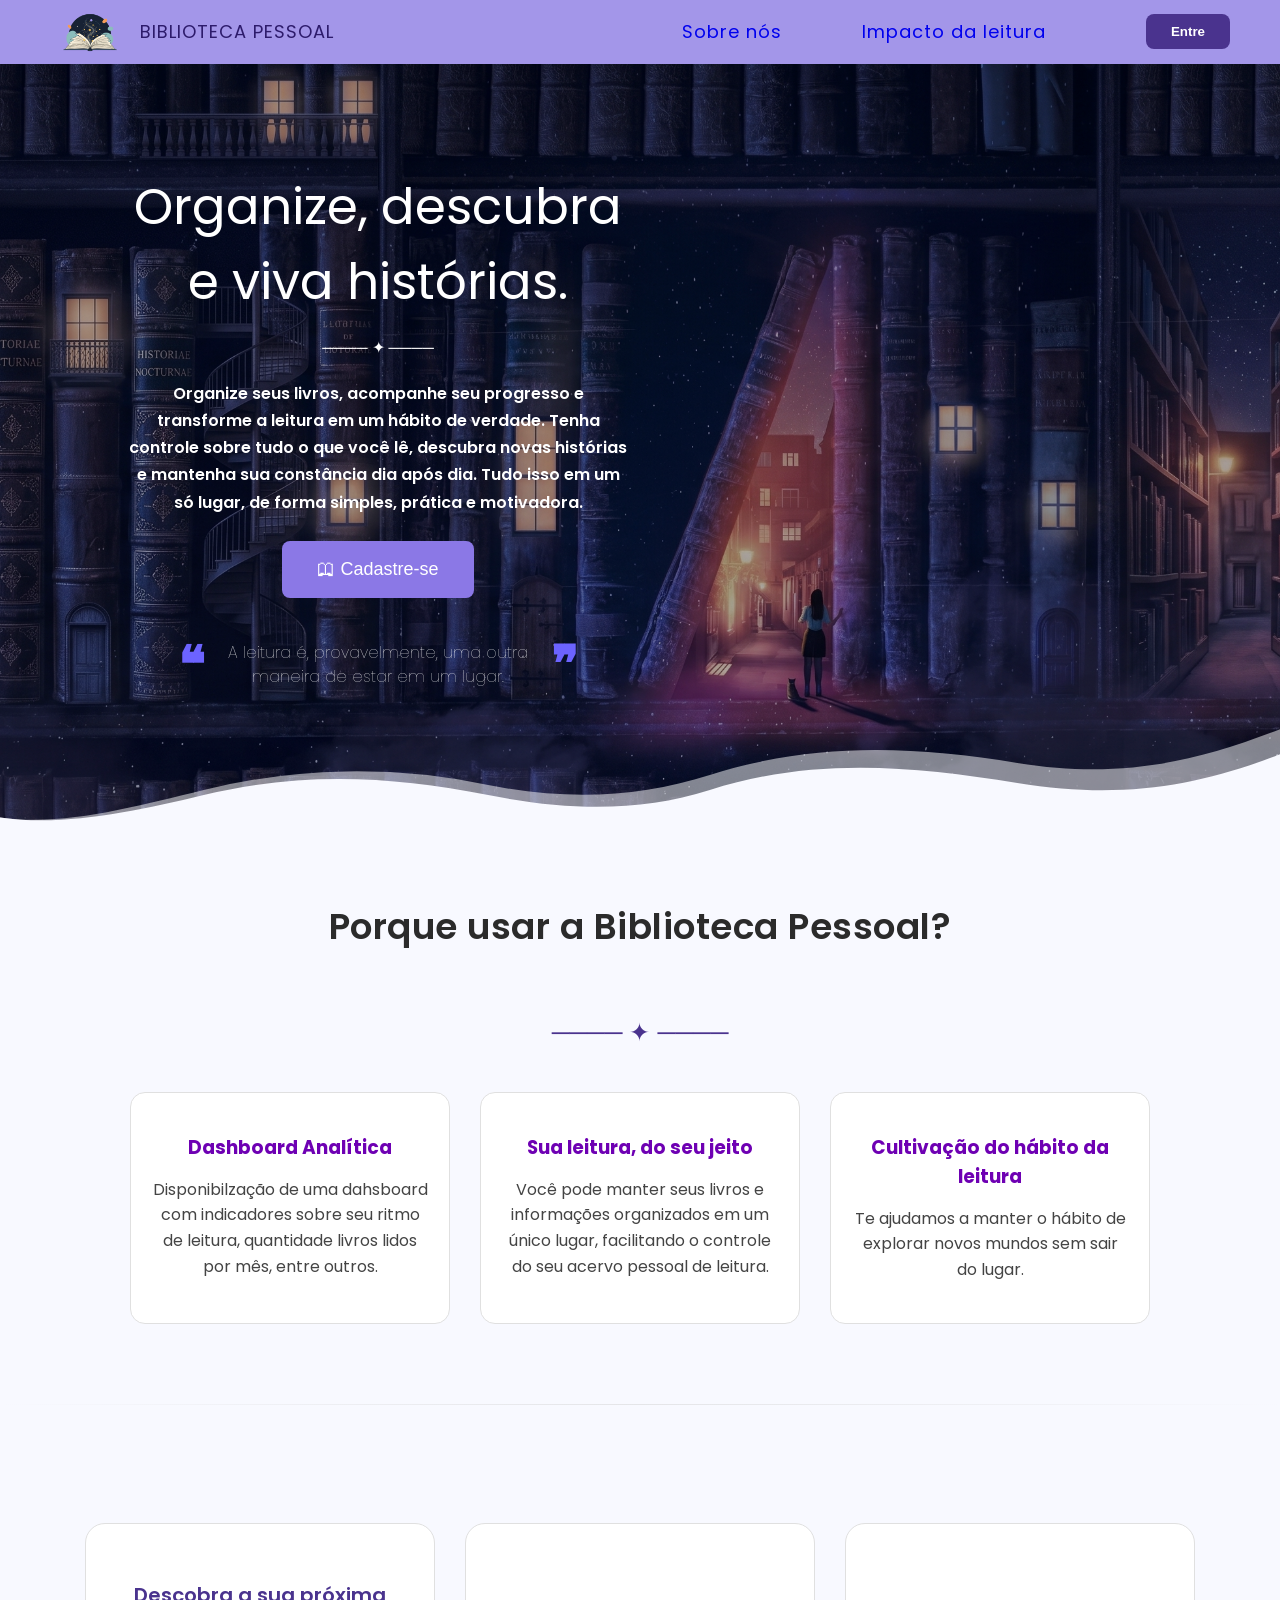
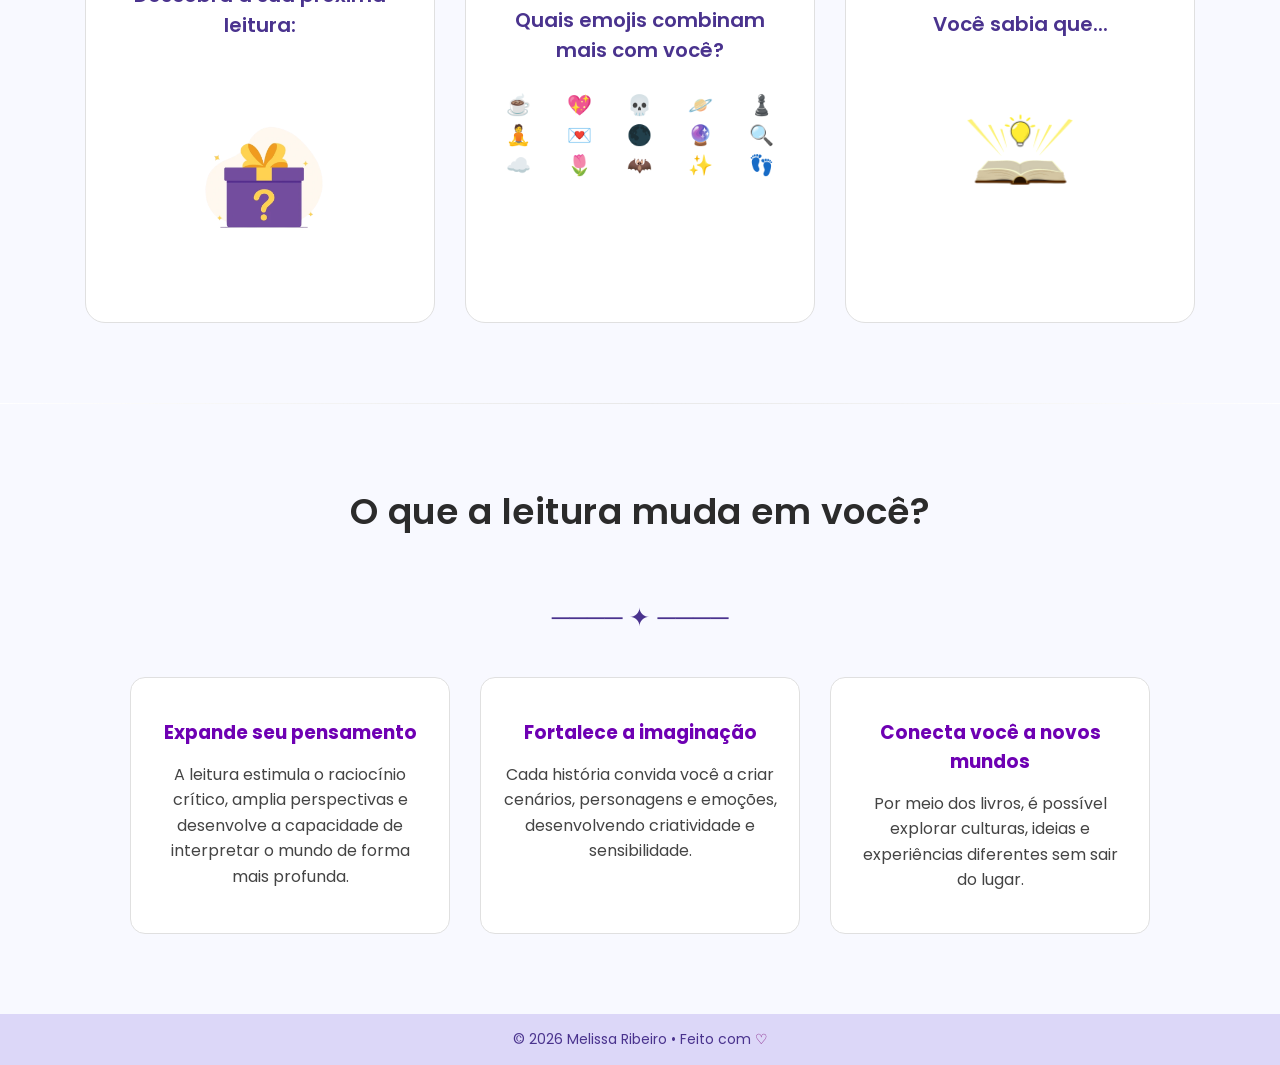
==== public/index.html @ b4ad0690 "First commit - Dashboard Biblioteca Pessoal" ====
<!DOCTYPE html>
<html lang="pt-br">

<head>
    <meta charset="UTF-8">
    <meta name="viewport" content="width=device-width, initial-scale=1.0">
    <link rel="stylesheet" href="./css/index.css">
    <title>Biblioteca Pessoal - Página Inicial</title>
    <link href="https://fonts.googleapis.com/css2?family=Poppins:wght@400;600&display=swap" rel="stylesheet">


</head>

<body>
    <!-- HEADER -->
    <header class="header">
        <div class="logo">
            <!-- IMAGEM -->
            <img src="./imagens/img1.png" alt="Logo">

            <!-- BIBLIOTECA PESSOAL -->
            <span>BIBLIOTECA PESSOAL</span>
        </div>
        <!--SOBRE NÓS + BOTÃO LOGIN-->
        <div class="menuDireita">
            <a href="#motivos" class="sobreNos">
                <span>Sobre nós</span>
            </a>

            <div class="leitura">
                <a href="#Beneficios" class="Beneficios2">
                    <span>Impacto da leitura</span>
                </a>

                <div class="nav">
                    <a href="./login.html">
                        <button id="btnLogin">Entre</button>
                    </a>
                </div>
            </div>
        </div>
    </header>
    <!-- FIM HEADER -->


    <!-- SESSÃO PRINCIPAL -->
    <section class="principal">


        <!-- SOBRE + BOTÃO + QUOTES-->
        <div class="conteudo">

            <!-- TITULO-->
            <div class="titulo">
                Organize, descubra <br>e viva histórias.
            </div>


            <!-- DECORAÇÃO-->
            <div class="decoracao">
                <span>──── ✦ ────</span>
            </div>
            <!-- TEXTO SOBRE O PROJETO-->
            <div class="sobre">
                <p>
                    Organize seus livros, acompanhe seu progresso e transforme a leitura em um hábito de verdade.
                    Tenha controle sobre tudo o que você lê, descubra novas histórias e mantenha sua constância dia após
                    dia.
                    Tudo isso em um só lugar, de forma simples, prática e motivadora.
                </p>


            </div>
            <!-- BOTÃO -->
            <div class="botoes">
                <a href="./cadastro.html">
                    <button id="btnCadastro">🕮 Cadastre-se</button>
                </a>
            </div>

            <!-- QUOTE DINÂMICO -->
            <div class="quote">
                <span class="aspas esquerda">❝</span>
                <p id="quoteText"></p>
                <span class="aspas direita">❞</span>
            </div>
        </div>

        <div class="onda">
            <svg xmlns="http://www.w3.org/2000/svg" viewBox="0 0 1000 100" preserveAspectRatio="none">
                <path
                    d="M0 0v99.7C62 69 122.4 48.7 205 66c83.8 17.6 160.5 20.4 240-12 54-22 110-26 173-10a392.2 392.2 0 0 0 222-5c55-17 110.3-36.9 160-27.2V0H0Z"
                    fill="#ffffff" opacity="0.5"></path>
                <path
                    d="M0 0v74.7C62 44 122.4 28.7 205 46c83.8 17.6 160.5 25.4 240-7 54-22 110-21 173-5 76.5 19.4 146.5 23.3 222 0 55-17 110.3-31.9 160-22.2V0H0Z"
                    fill="#F8F9FF"></path>
            </svg>
        </div>

        <!-- FIM SEÇÃO PRINCIPAL -->
    </section>

    <!-- INÍCIO SEÇÃO MOTIVOS-->

    <section class="motivos" id="motivos">
        <h2>Porque usar a Biblioteca Pessoal?</h2>
        <!-- DECORAÇÃO-->
        <div class="decoracao2">
            <span>──── ✦ ────</span>
        </div>
        <div class="cards">
            <!--PRIMEIRO CARD -->
            <div class="card1">
                <h3>Dashboard Analítica</h3>

                <p>Disponibilzação de uma dahsboard com indicadores
                    sobre seu ritmo de leitura, quantidade livros lidos por mês,
                    entre outros.</p>
            </div>
            <!--SEGUNDO CARD -->
            <div class="card2">
                <h3>Sua leitura, do seu jeito</h3>
                <p>Você pode manter seus livros e informações organizados em um único lugar,
                    facilitando o controle do seu acervo pessoal de leitura.</p>
            </div>
            <!--TERCEIRO CARD -->
            <div class="card3">
                <h3>Cultivação do hábito da leitura</h3>
                <p>Te ajudamos a manter o hábito de explorar novos mundos sem sair do lugar.</p>
            </div>
        </div>

    </section>

    <!--FIM SEÇÃO MOTIVOS-->

    <div class="linhaSuave"></div>

    <!--SEÇÃO INTERAÇÃO-->
    <section class="interacao">
        <div class="cards">

            <div id="misteriousbook">
                <span>Descobra a sua próxima leitura:</span> <br>
                <img src="./imagens/presente.png" id="presente" alt="presente" onclick="Aleatorio()">

                <div id="book" style="display: none;">
                </div>
            </div>

            <div id="mood">
                <span>Quais emojis combinam mais com você?</span>
                <div id="mood-emojis">
                    <span onclick="Gerar('relax')">☕🧘☁️</span>
                    <span onclick="Gerar('romantic')">💖💌🌷</span>
                    <span onclick="Gerar('horror')">💀🌑🦇</span>
                    <span onclick="Gerar('fantasy')">🪐🔮✨</span>
                    <span onclick="Gerar('thriller')">♟️🔍👣</span>
                </div>
                <p id="res-mood" class="msg"></p>
            </div>

            <div id="fact">
                <span>Você sabia que...</span>
                <div class="lamp" onclick="Fato()">
                    <img src="./imagens/lampandbook.png" id="lampada" alt="curiosity">
                </div>
                <p id="res-fato" class="msg"></p>
            </div>


        </div>
    </section>
    <!-- FIM SEÇÃO INTERAÇÃO-->

    <div class="linhaSuave"></div>

    <!-- NOVA SEÇÃO -->
    <section class="Beneficios" id="Beneficios">
        <h2>O que a leitura muda em você?</h2>
        <!-- DECORAÇÃO-->
        <div class="decoracao2">
            <span>──── ✦ ────</span>
        </div>
        <div class="cards">
            <!--PRIMEIRO CARD -->
            <div class="card1">
                <h3>Expande seu pensamento</h3>

                <p>A leitura estimula o raciocínio crítico,
                    amplia perspectivas e desenvolve
                    a capacidade de interpretar o mundo
                    de forma mais profunda.</p>
            </div>
            <!--SEGUNDO CARD -->
            <div class="card2">
                <h3>Fortalece a imaginação</h3>
                <p>Cada história convida você a criar cenários,
                    personagens e emoções,
                    desenvolvendo criatividade e sensibilidade.</p>
            </div>
            <!--TERCEIRO CARD -->
            <div class="card3">
                <h3>Conecta você a novos mundos</h3>
                <p>Por meio dos livros, é possível explorar culturas,
                    ideias e experiências diferentes
                    sem sair do lugar.</p>
            </div>
        </div>

    </section>




    <footer>
        <p>© 2026 Melissa Ribeiro • Feito com <span style="color: rgb(124, 12, 123);">♡</span></p>
    </footer>
</body>

</html>
<script>
    const quotes = ['A leitura é, provavelmente, uma outra maneira de estar em um lugar.',
        'Leitura, antes de mais nada, é estímulo, é exemplo.',
        'Um livro é um sonho que você segura na mão.',
        'Quem lê, vive mil vidas em uma só.',
        'Ler é viajar sem sair do lugar.']

    let i = 0

    quoteText.innerHTML = `${quotes[i]}` /*mostrar o primeiro quote quando a página carrega*/

    /*Quotes dinamicos:*/
    setInterval(() => {
        i++;

        if (i >= quotes.length) {
            i = 0;
        }

        quoteText.innerHTML = `${quotes[i]}`
    }, 5000); /*muda os quotes a cada 5 seg*/


    const books = [
        {
            titulo: 'A Passa-Espelhos',
            autor: 'Christelle Dabos',
            desc: 'Em um mundo dividido em arcas flutuantes,<br>Ophélie possui o poder de ler objetos e atravessar espelhos.<br>Forçada a um noivado misterioso, ela mergulha em intrigas políticas,<br>segredos antigos e uma atmosfera mágica absurdamente viciante.'
        },

        {
            titulo: 'Caraval',
            autor: 'Stephanie Garber',
            desc: 'Duas irmãs entram em um espetáculo mágico<br>onde nada é realmente o que parece.<br>Mistério, romance e jogos perigosos se misturam<br>em uma fantasia cheia de ilusões.'
        },

        {
            titulo: '1984',
            autor: 'George Orwell',
            desc: 'Em um mundo onde cada passo é observado<br>e até pensar pode ser um crime,<br>Winston começa a desafiar o sistema.<br>Mas em uma sociedade que controla a verdade,<br>até a esperança pode ser perigosa.'
        },

        {
            titulo: 'Jogos Vorazes',
            autor: 'Suzanne Collins',
            desc: 'Todos os anos, jovens são enviados<br>para uma arena mortal enquanto o país inteiro assiste.<br>Quando Katniss entra no jogo,<br>ela descobre que sobreviver pode ser<br>ainda mais difícil do que lutar.'
        },

        {
            titulo: 'O Jardim Secreto',
            autor: 'Frances Hodgson Burnett',
            desc: 'Ao encontrar um jardim escondido e abandonado,<br>Mary começa a desvendar segredos<br>que mudam não apenas a mansão onde vive,<br>mas também quem ela é.'
        },

        {
            titulo: 'Admirável Mundo Novo',
            autor: 'Aldous Huxley',
            desc: 'Nessa sociedade perfeita,<br>ninguém sofre, ninguém questiona e todos obedecem.<br>Mas quando algumas pessoas começam a enxergar<br>além dessa felicidade artificial,<br>tudo pode desmoronar.'
        }
    ]

    const img = document.getElementById('presente');
    const msg = document.getElementById('book');

    img.addEventListener('click', function () {
        if (book.style.display == 'none' || book.style.display == '') {
            book.style.display = 'block';
            presente.style.display = 'none';
        } else {
            book.style.display = 'none';

        }
    })

    function Aleatorio() {
        var aleatorio = Math.floor(Math.random() * books.length);
        var livro = books[aleatorio];

        book.innerHTML = `<h2>${livro.titulo}</h2>
            <h3>${livro.autor}</h3>
            <p>${livro.desc}</p>`

    }

    function Gerar(estado) {

        const campoMensagem = document.getElementById('res-mood');
        let texto = '';

        if (estado == 'relax') {
            texto = "Respire fundo... Hoje pede um café, uma manta e uma poesia leve ou crônicas do dia a dia. ☁️";
        }
        if (estado == 'romantic') {
            texto = "O amor está no ar! Perfeito para mergulhar em um romance de época ou um clichê apaixonante. 🌷";
        }
        if (estado == 'thriller') {
            texto = "Siga as pistas! Sua mente está afiada para um suspense policial ou um mistério. 🔍";
        }
        if (estado == 'horror') {
            texto = "Sentiu o calafrio? Prepare a lanterna: é noite de terror psicológico ou clássicos de monstros. 🦇";
        }
        if (estado == 'fantasy') {
            texto = "Abra o portal! Suas leituras de hoje envolvem dragões, reinos distantes e magias proibidas. ✨";
        }

        campoMensagem.innerHTML = texto;
    }


    function Fato() {
        const fatos = [
            "O livro mais vendido do mundo é a Bíblia, seguida por 'Dom Quixote'.",
            "Bibliosmia: O nome científico para o prazer de sentir o cheiro de livros antigos.",
            "Tsundoku: O termo japonês para o hábito de comprar livros e deixá-los acumulados sem ler.",
            "O livro mais longo do mundo tem mais de 13 mil páginas!",
            "Ler reduz o estresse em até 68%, segundo estudos."
        ];

        let sorteio = Math.floor(Math.random() * fatos.length);

        document.getElementById('res-fato').innerHTML = fatos[sorteio];
        document.getElementById('lampada').style.display = 'none';
    }
</script>
---- public/css/index.css ----
* {
    margin: 0;
    padding: 0;
    box-sizing: border-box;
}

/* FONTE DOS TEXTOS */
body {
    font-family: 'Poppins', sans-serif;
}

/*INÍCIO ESTILIZAÇÃO HEADER*/
.logo img {
    width: 80px;
    height: auto;
}

.logo {
    display: flex;
    align-items: center;
    gap: 10px;
}

/*Sobre nós*/
html {
    scroll-behavior: smooth;
}

.sobreNos span {
    font-weight: 400;
    font-size: 18px;
    letter-spacing: 1px;
}

.menuDireita {
    display: flex;
    align-items: center;
    gap: 80px; 
}

.menuDireita a{
    text-decoration: none;
}

.sobreNos:hover {
    color: #4A338E;
    transform: translateY(-1px);
}


/*impacto da leitura*/

.Beneficios2 span {
    font-weight: 400;
    font-size: 18px;
    letter-spacing: 1px;
}

.leitura {
    display: flex;
    align-items: center;
    gap: 100px; 
}

.Beneficios2:hover {
    color: #4A338E;
    transform: translateY(-1px);
}


.header {
    background-color: #A396E9; 
    padding: 10px 50px;
    display: flex;
    justify-content: space-between;
    align-items: center;
    color: #2D1B6B;
}

.logo span {
    font-weight: 400;
    font-size: 18px;
    letter-spacing: 1px;
}

#btnLogin {
    padding: 10px 25px;
    border-radius: 8px;
    border: none;
    background-color: #4A338E;
    color: white;
    font-weight: 600;
    cursor: pointer;
    transition: background-color 0.3s;
}
#btnLogin:hover {
    background-color: #6E5CD6;
    transform: translateY(-2px);
}


/* FIM ESTILIZAÇÃO HEADER*/


/* ESTILIZAÇÃO SEÇÃO PRINCIPAL */

.principal {
    min-height: 85vh;
    background-image: url(../imagens/FundoHome.png);
    background-size: cover;
    background-position: center;
    display: flex;
    align-items: center;
    justify-content: flex-start; 
    position: relative;
    overflow: hidden;
    margin-bottom: 0;
    padding-bottom: 0;
    
}
.onda {
    position: absolute;
    bottom: 0;
    left: 0;
    width: 100%;
    overflow: hidden;
    line-height: 0;
    transform: rotate(180deg);
}

.onda svg {
    position: relative;
    display: block;
    width: calc(100% + 1.3px);
    height: 100px; 
}

.onda .shape-fill {
    fill:#F8F9FF; 
}

.conteudo {
    max-width: 500px;
    margin-left: 10%; 
    display: flex;
    flex-direction: column;
    align-items: center;
    text-align: center;
}

.titulo {
    text-align: center;
    color: white;
    font-weight: 400;
    font-size: 50px;
    margin-bottom: 15px;

}

.decoracao {
    color: white;
    margin-bottom: 20px;
}

.sobre {

    text-align: center;
    color: white;
    font-weight: 600;
    line-height: 1.7;
    margin-bottom: 25px;
    max-width: 500px;
}

#btnCadastro {
    margin-bottom: 20px;
    padding: 18px 35px;
    border-radius: 8px;
    border: none;
    background-color: #8B78E6;
    color: white;
    cursor: pointer;
    font-size: 18px;
    transition: background-color 0.5s, transform 0.3s;
}

#btnCadastro:hover {
    background-color: #6E5CD6;
    transform: translateY(-2px);
}

.quote {
    color: white;
    font-weight: 100;
    line-height: 1.5;
    margin-bottom: 20px;
    margin-top: 10px;
    position: relative;

    display: flex;
    align-items: center;
    gap: 10px;


    text-align: center;

    min-height: 60px;

    width: 400px;
}
.aspas {
    color: #6c63ff;
    font-size: 40px;
    font-weight: bold;

  
    left: -25px;
    top: -10px;

    font-size: 50px;
}

/*FIM ESTILIZAÇÃO SEÇÃO PRINCIPAL*/



/*MOTIVOS*/

.motivos {
    margin-top: -10px;
    padding: 80px 20px;
    text-align: center;
    background-color: #F8F9FF; 
  
}

.motivos h2 {
    font-size: 36px;
    font-weight: 600;
    margin-bottom: 60px;
    color: #2b2b2b;
    letter-spacing: 0.5px;
    margin: 0 0 60px 0;
}

.linhaSuave {
    background: linear-gradient(to right, transparent, #A396E9, transparent);
    opacity: 0.5;
    width: 100%;
    height: 1px;
    margin: 0 auto;
}

/*INTERAÇÃO*/

/* CONTAINER Q TEM TD */
.interacao {
    display: flex;
    justify-content: center;
    padding: 80px 20px;
    background-color: #F8F9FF;
    margin-top: -2px; 
}

/* CONTAINER DOS 3 CARDS */
.interacao .cards {
    display: flex;
    justify-content: center;
    align-items: stretch;  /*MESMA ALTURA*/
    gap: 30px;
    max-width: 1200px;
}

/*(misteriousbook, mood, fact) */
#misteriousbook, #mood, #fact {
    background-color: #fff;
    border: 1px solid #E0E0E0;
    border-radius: 20px;
    width: 350px;
    min-height: 400px;
    transition: all 0.4s ease;
    padding: 40px 30px;
    display: flex;
    flex-direction: column;
    align-items: center;
    justify-content: center;
    text-align: center;
    transition: all 0.4s ease;
    cursor: default; 
}

/* EFEITO HOVER CARDS */
#misteriousbook:hover, #mood:hover, #fact:hover {
    border-color: #8B78E6;
    box-shadow: 0 10px 30px rgba(139, 120, 230, 0.15);
    transform: translateY(-8px);
}

/* TÍTULOS DOS CARDS */
#misteriousbook span, #mood span, #fact span {
    margin-bottom: 25px;
    color: #4A338E;
    font-weight: 600;
    font-size: 20px;
    display: block;
}
/*IMAGEM DO PRESENTE*/
#presente {
    width: 180px;
    cursor: pointer;
    transition: 0.4s;
}
#presente:hover {
    filter: drop-shadow(0 0 10px #9f4dcb);
    transform: scale(1.1) rotate(5deg); 
}

.misteriousbook span {
    margin-bottom: 15px;
    color: #6E00B3;
    font-weight: 600;
    font-size: 18px;
}

/*MENSAGEM DO LIVRO MISTERIOSO*/
#book {
    display: none; 
    width: 100%;   
    text-align: center;
    animation: aparecerSuave 0.6s ease;
}

/* ESTILO DOS EMOJIS (MOOD) */
#mood-emojis {
    display: flex;
    gap: 15px;
    font-size: 30px;
    margin-bottom: 20px;
}

#mood-emojis span {
    cursor: pointer;
    transition: transform 0.3s ease;
}

#mood-emojis span:hover {
    transform: scale(1.3);
}

/* ARRUMANDO LÂMPADA */
.lamp img {
    width: 150px;
    cursor: pointer;
    transition: filter 0.3s ease, transform 0.3s ease;
}
.lamp img:hover {
    filter: drop-shadow(0 0 10px #FFD700); /* Brilho dourado ao passar o mouse */
    transform: rotate(5deg);
}

/* MSG CARDS INTERATIVOS */
.msg {
    color: #555;
    font-size: 17px;
    line-height: 1.6;
    margin-top: 15px;
    animation: aparecerSuave 0.6s ease;
}


/*SEPARAÇÃO*/
.linhaSuave {
    width: 100%;
    height: 1px;
    background: linear-gradient(to right, transparent, #D1D1D1, transparent);
    margin: 0 auto;
}

/* BENEFÍCIOS */
.Beneficios {
    padding: 80px 20px;
    text-align: center;
    background-color: #F8F9FF; 
}


.Beneficios h2 {
    font-size: 36px;
    font-weight: 600;
    margin-bottom: 60px;
    color: #2b2b2b;
    letter-spacing: 0.5px;
}

.decoracao2 {
    color: #4A338E;
    margin-bottom: 20px;
    display: flex;
    justify-content: center;
    font-size: 25px;
}


.cards {
    display: flex;
    justify-content: center;
    gap: 30px;
    margin-top: 40px;
    flex-wrap: wrap;
}

.card1, .card2, .card3 {
    background-color: #fff; 
    border: 1px solid #E0E0E0;
    padding: 40px 20px;
    border-radius: 15px;
    width: 320px;
    box-shadow: none; 
    transition: transform 0.3s ease, box-shadow 0.3s ease;
    cursor: pointer;
}


/*EFEITO HOVER*/
.card1:hover, .card2:hover, .card3:hover {
    transform: translateY(-10px) scale(1.03);
    box-shadow: 0 12px 30px rgba(0,0,0,0.15);
}

.card1 h3,
.card2 h3,
.card3 h3 {
    margin-bottom: 15px;
    color: #6E00B3;
}

.card1 p,
.card2 p,
.card3 p {
    color: #444;
    line-height: 1.6;
}

/*footer*/
footer {
    background-color: #dcd7f8;
    text-align: center;
    padding: 15px;
    font-size: 14px;
    color: #4A338E;
}
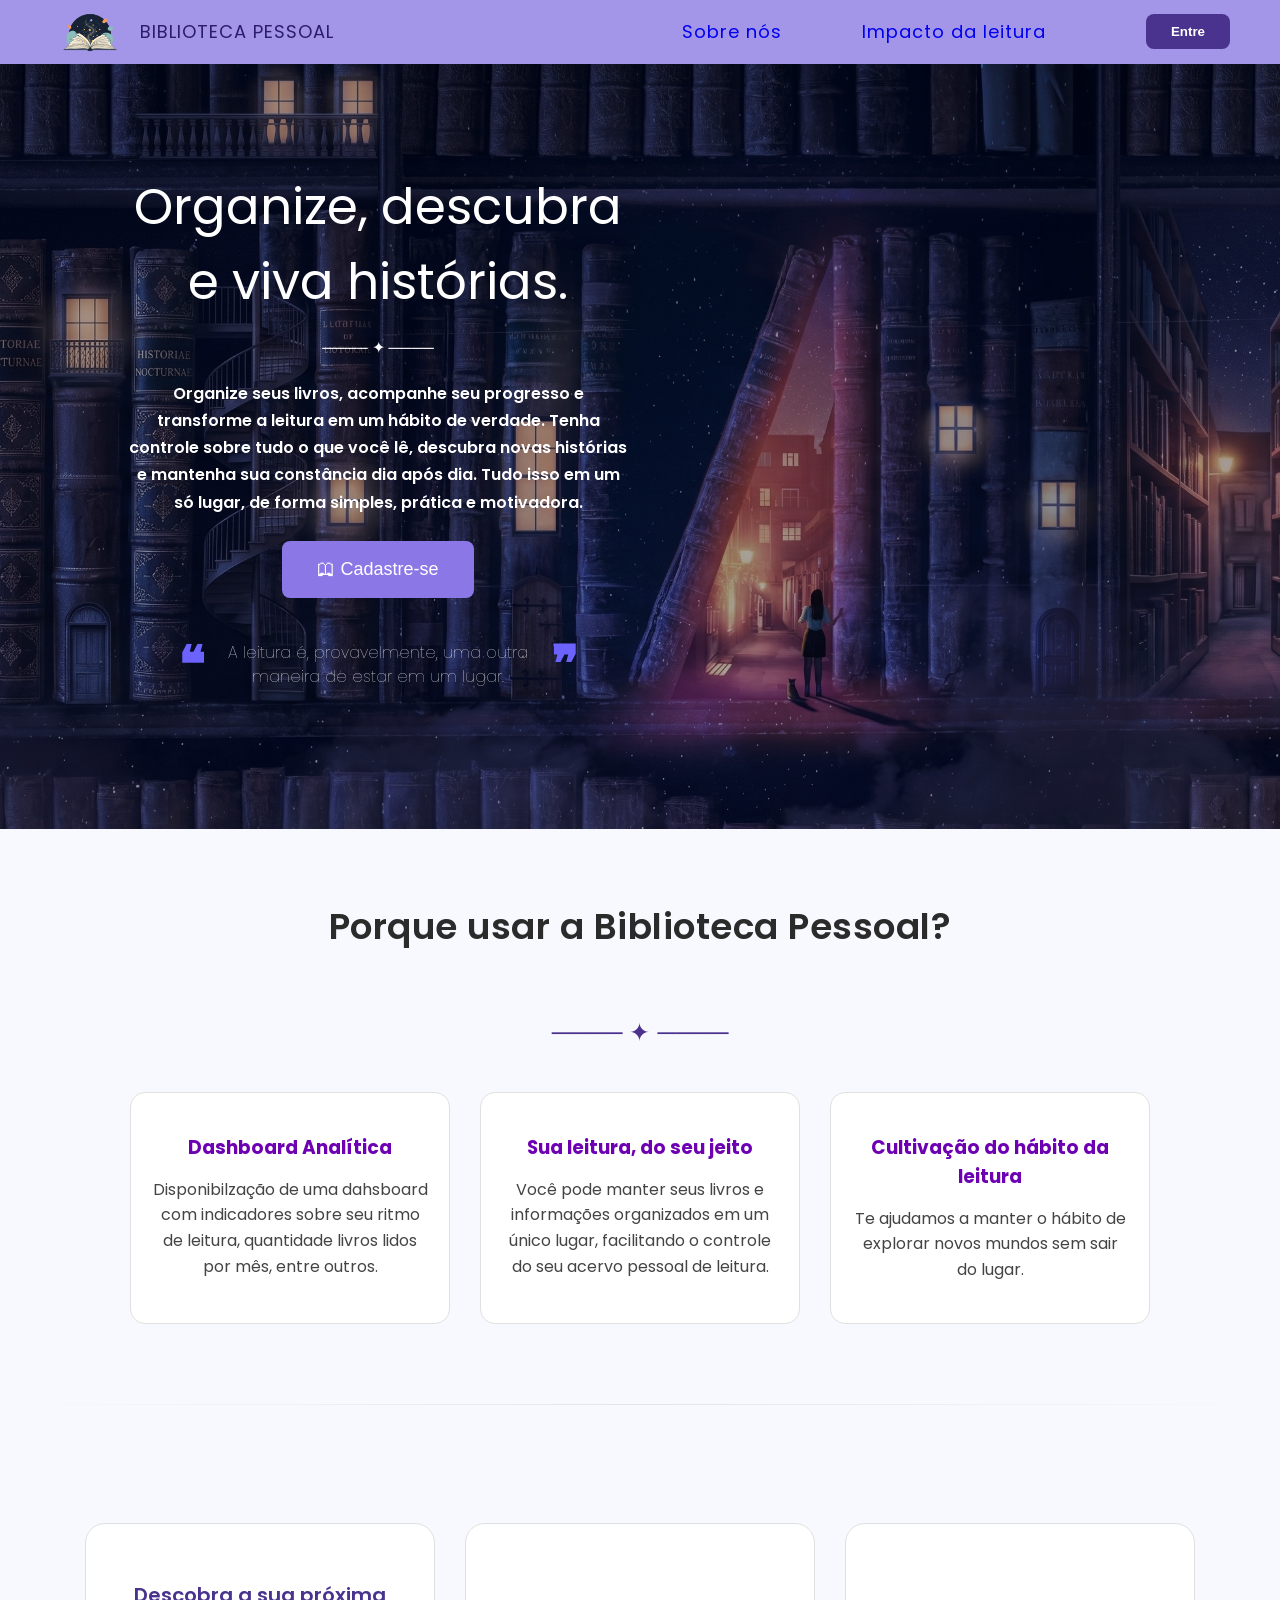
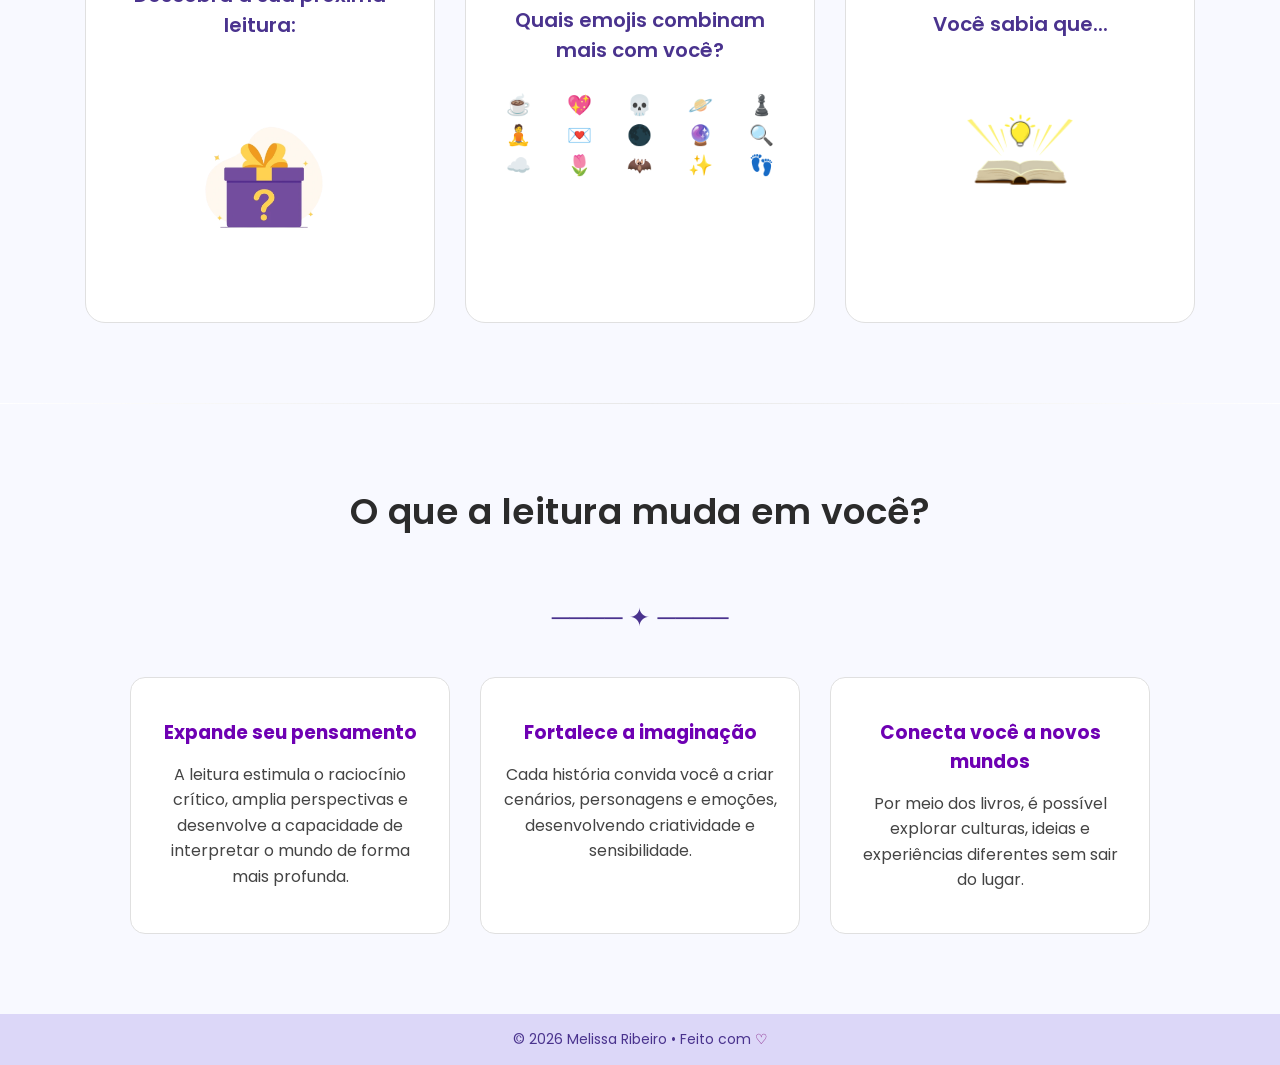
==== commit bf000d94: "Alteração CSS landing page" ====
--- a/public/index.html
+++ b/public/index.html
@@ -86,16 +86,7 @@
             </div>
         </div>
 
-        <div class="onda">
-            <svg xmlns="http://www.w3.org/2000/svg" viewBox="0 0 1000 100" preserveAspectRatio="none">
-                <path
-                    d="M0 0v99.7C62 69 122.4 48.7 205 66c83.8 17.6 160.5 20.4 240-12 54-22 110-26 173-10a392.2 392.2 0 0 0 222-5c55-17 110.3-36.9 160-27.2V0H0Z"
-                    fill="#ffffff" opacity="0.5"></path>
-                <path
-                    d="M0 0v74.7C62 44 122.4 28.7 205 46c83.8 17.6 160.5 25.4 240-7 54-22 110-21 173-5 76.5 19.4 146.5 23.3 222 0 55-17 110.3-31.9 160-22.2V0H0Z"
-                    fill="#F8F9FF"></path>
-            </svg>
-        </div>
+
 
         <!-- FIM SEÇÃO PRINCIPAL -->
     </section>
--- a/public/css/index.css
+++ b/public/css/index.css
@@ -117,26 +117,6 @@
     margin-bottom: 0;
     padding-bottom: 0;
     
-}
-.onda {
-    position: absolute;
-    bottom: 0;
-    left: 0;
-    width: 100%;
-    overflow: hidden;
-    line-height: 0;
-    transform: rotate(180deg);
-}
-
-.onda svg {
-    position: relative;
-    display: block;
-    width: calc(100% + 1.3px);
-    height: 100px; 
-}
-
-.onda .shape-fill {
-    fill:#F8F9FF; 
 }
 
 .conteudo {
@@ -354,7 +334,7 @@
     transition: filter 0.3s ease, transform 0.3s ease;
 }
 .lamp img:hover {
-    filter: drop-shadow(0 0 10px #FFD700); /* Brilho dourado ao passar o mouse */
+    filter: drop-shadow(0 0 10px #FFD700); 
     transform: rotate(5deg);
 }
 
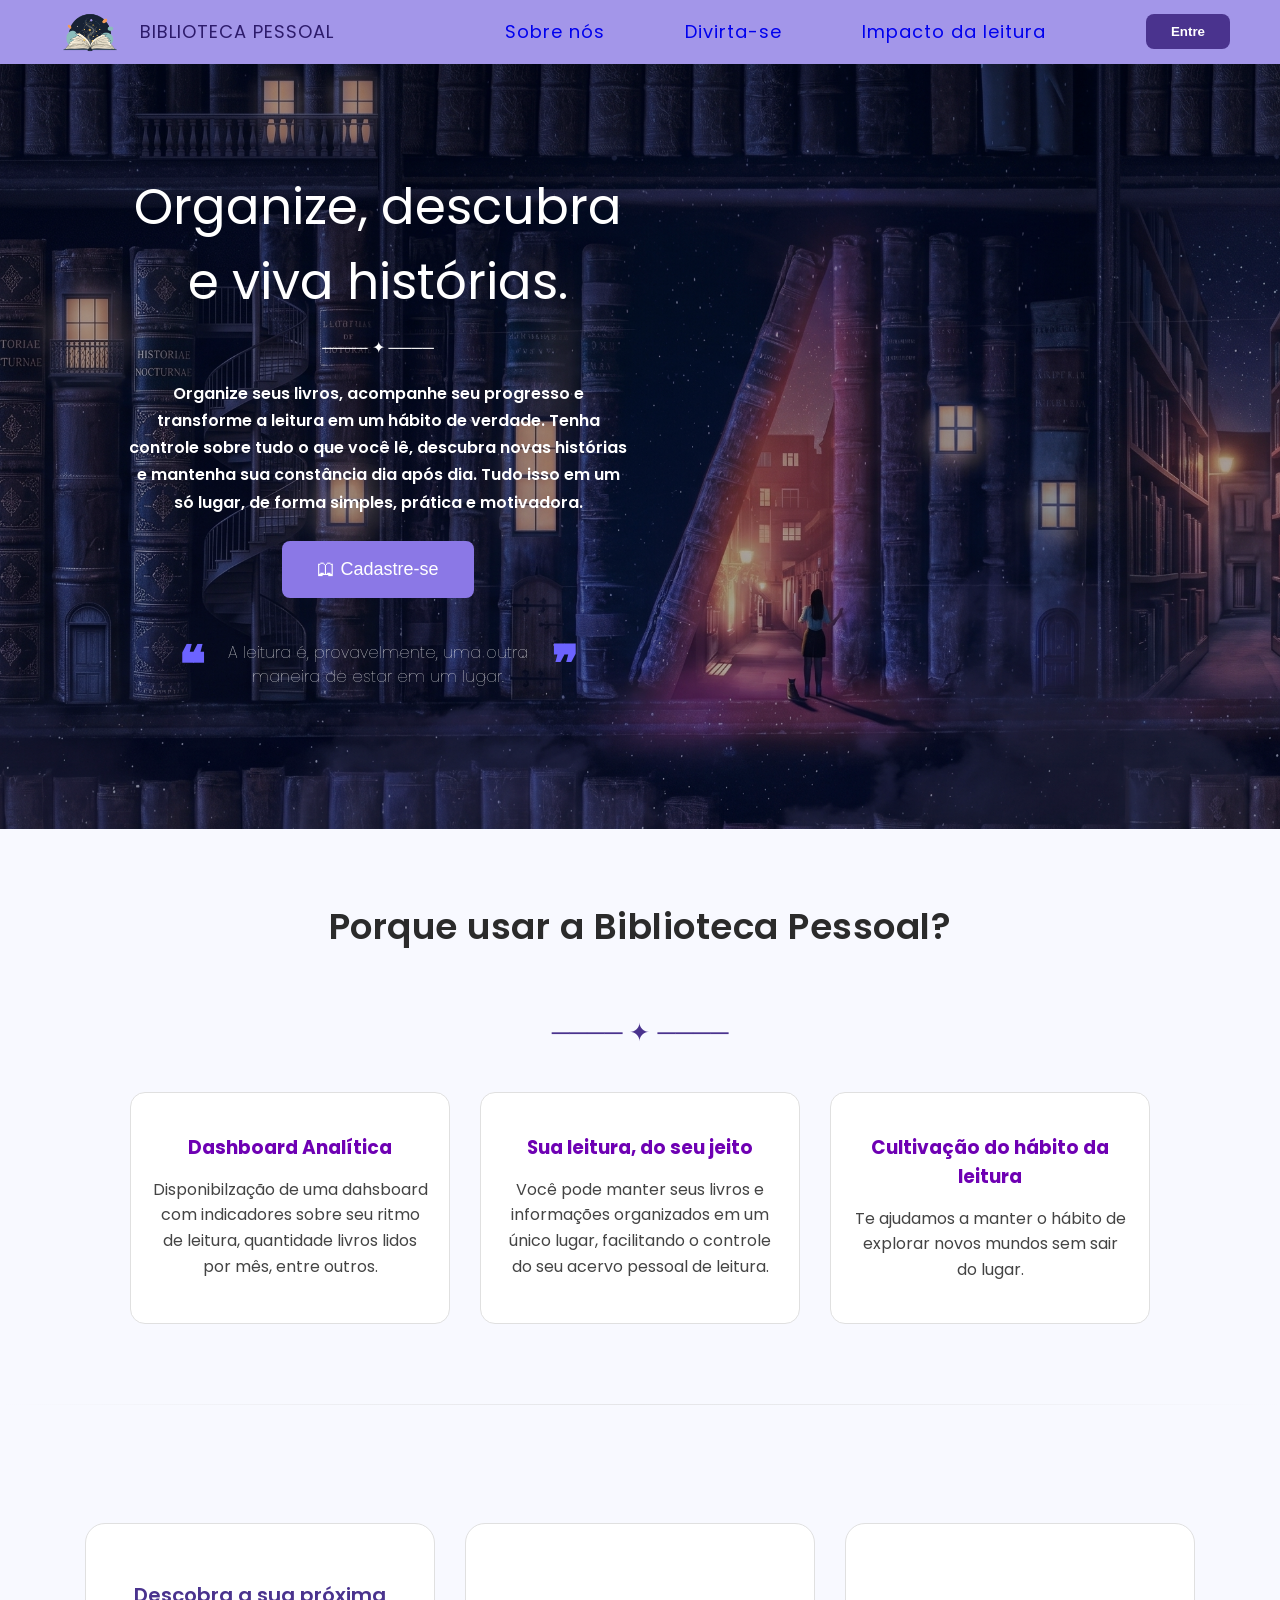
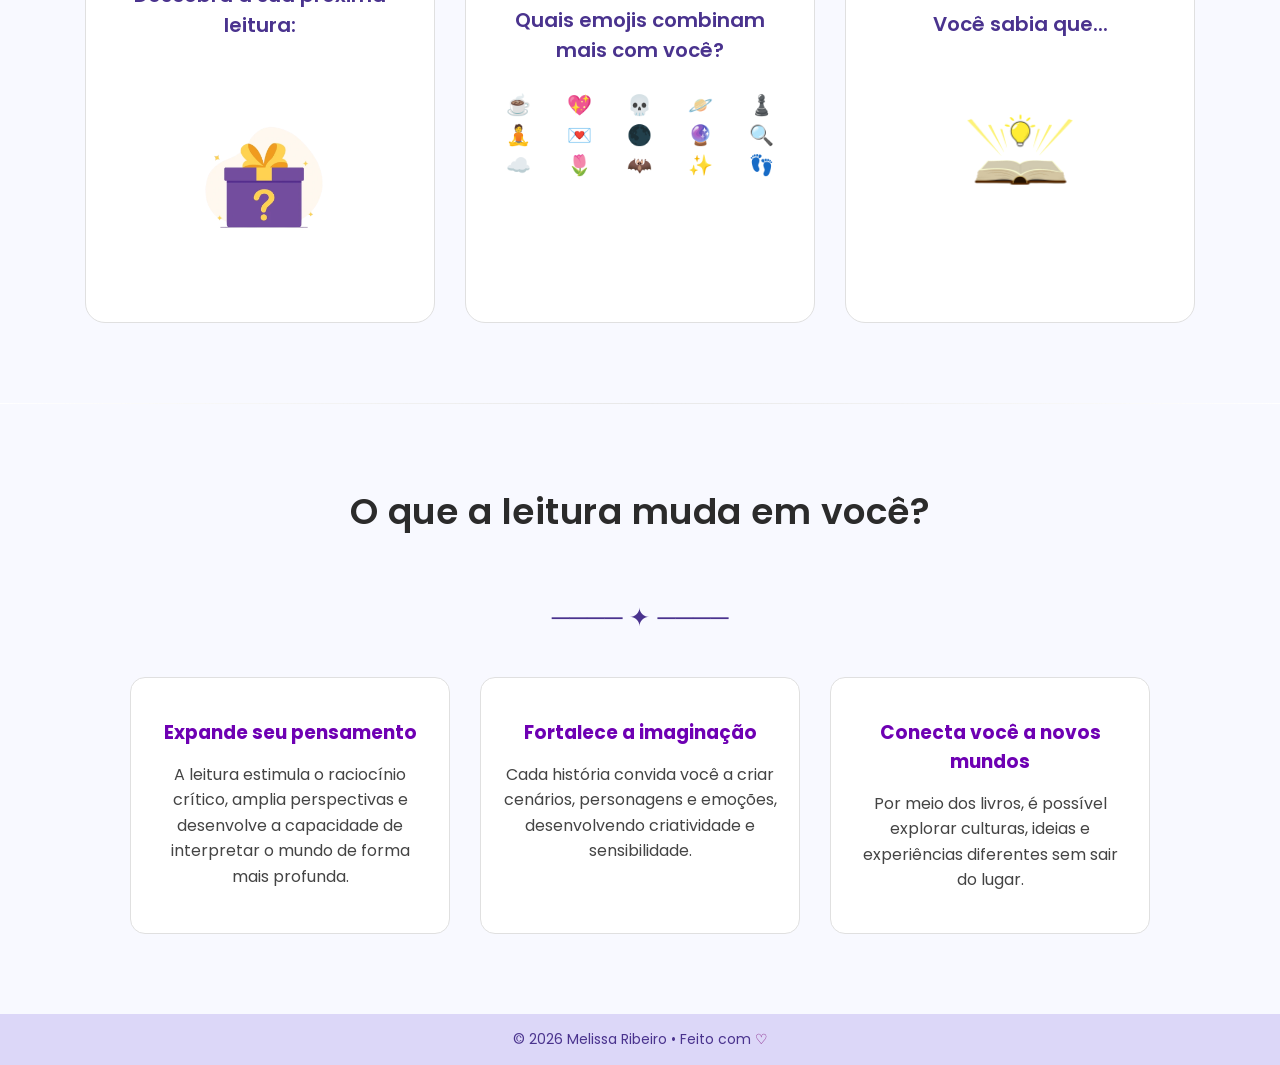
==== commit 02ca83c0: "Adicionando link da  seção de interação no header" ====
--- a/public/index.html
+++ b/public/index.html
@@ -27,10 +27,15 @@
                 <span>Sobre nós</span>
             </a>
 
+            <a href="#interacao" class="sobreNos">
+                    <span>Divirta-se</span>
+                </a>
+
             <div class="leitura">
                 <a href="#Beneficios" class="Beneficios2">
                     <span>Impacto da leitura</span>
                 </a>
+
 
                 <div class="nav">
                     <a href="./login.html">
@@ -128,7 +133,7 @@
     <div class="linhaSuave"></div>
 
     <!--SEÇÃO INTERAÇÃO-->
-    <section class="interacao">
+    <section id="interacao" class="interacao">
         <div class="cards">
 
             <div id="misteriousbook">
@@ -215,9 +220,9 @@
         'Leitura, antes de mais nada, é estímulo, é exemplo.',
         'Um livro é um sonho que você segura na mão.',
         'Quem lê, vive mil vidas em uma só.',
-        'Ler é viajar sem sair do lugar.']
-
-    let i = 0
+        'Ler é viajar sem sair do lugar.']  /*Vetor com frases*/
+
+    let i = 0 /*Variável para ler o vetor*/
 
     quoteText.innerHTML = `${quotes[i]}` /*mostrar o primeiro quote quando a página carrega*/
 
@@ -269,10 +274,10 @@
             autor: 'Aldous Huxley',
             desc: 'Nessa sociedade perfeita,<br>ninguém sofre, ninguém questiona e todos obedecem.<br>Mas quando algumas pessoas começam a enxergar<br>além dessa felicidade artificial,<br>tudo pode desmoronar.'
         }
-    ]
-
-    const img = document.getElementById('presente');
-    const msg = document.getElementById('book');
+    ] // JSON com título, autor e dscrição dos livros
+
+    const img = document.getElementById('presente'); // Variável para imagem do presente
+    const msg = document.getElementById('book'); // Variável para imagem do livro aberto
 
     img.addEventListener('click', function () {
         if (book.style.display == 'none' || book.style.display == '') {
@@ -286,6 +291,9 @@
 
     function Aleatorio() {
         var aleatorio = Math.floor(Math.random() * books.length);
+        /*Fórmula para gerar números inteiros aleatórios
+         de acordo com a quantidade de ocorrências do vetor*/
+
         var livro = books[aleatorio];
 
         book.innerHTML = `<h2>${livro.titulo}</h2>
@@ -296,9 +304,10 @@
 
     function Gerar(estado) {
 
+        // pega o id do elemento que vai mostrar a imagem
         const campoMensagem = document.getElementById('res-mood');
+        // varia de acordo com os emojis selecionados
         let texto = '';
-
         if (estado == 'relax') {
             texto = "Respire fundo... Hoje pede um café, uma manta e uma poesia leve ou crônicas do dia a dia. ☁️";
         }
@@ -314,8 +323,7 @@
         if (estado == 'fantasy') {
             texto = "Abra o portal! Suas leituras de hoje envolvem dragões, reinos distantes e magias proibidas. ✨";
         }
-
-        campoMensagem.innerHTML = texto;
+        campoMensagem.innerHTML = texto; // Mostra mensagem
     }
 
 
@@ -326,11 +334,14 @@
             "Tsundoku: O termo japonês para o hábito de comprar livros e deixá-los acumulados sem ler.",
             "O livro mais longo do mundo tem mais de 13 mil páginas!",
             "Ler reduz o estresse em até 68%, segundo estudos."
-        ];
+        ]; // vetor com fatos sobre leitura
 
         let sorteio = Math.floor(Math.random() * fatos.length);
+        /* Função para gerar números aleatórios de acordo com
+        as ocorrências do vetor*/
 
         document.getElementById('res-fato').innerHTML = fatos[sorteio];
         document.getElementById('lampada').style.display = 'none';
     }
+
 </script>
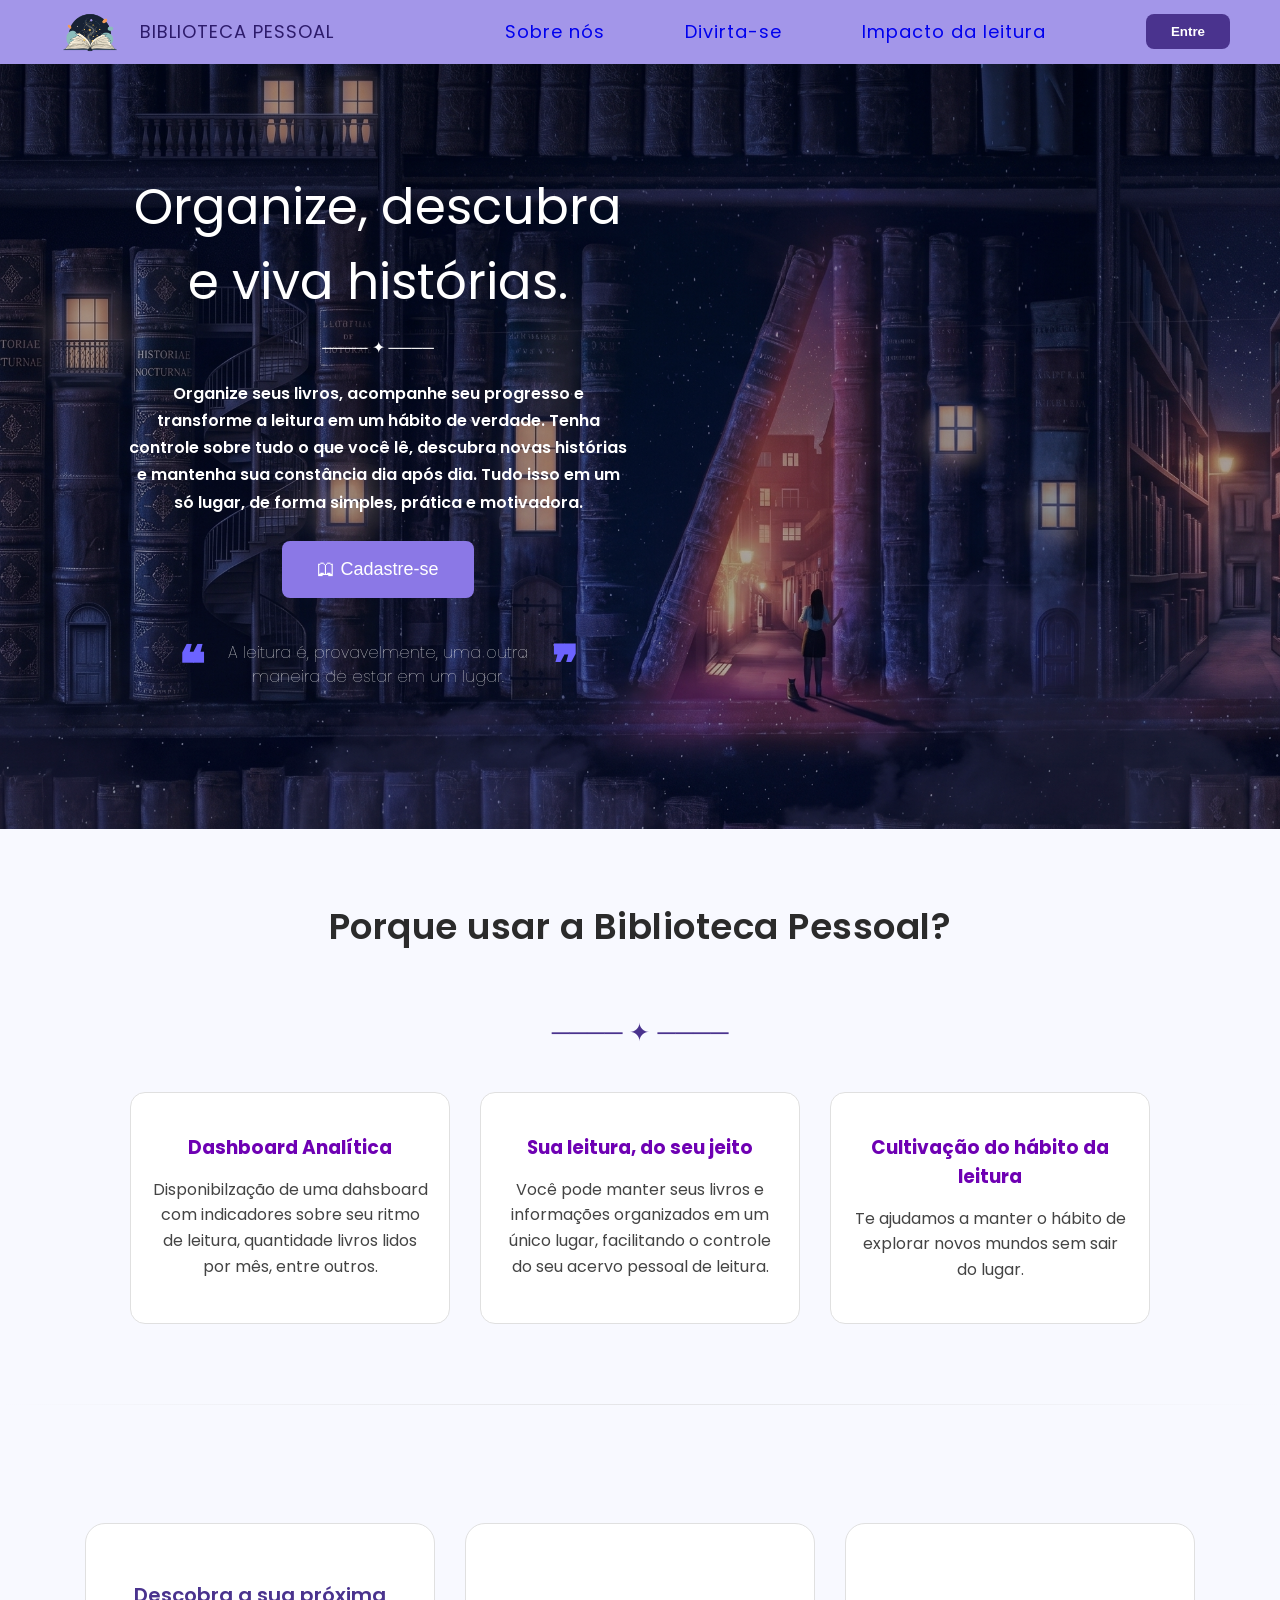
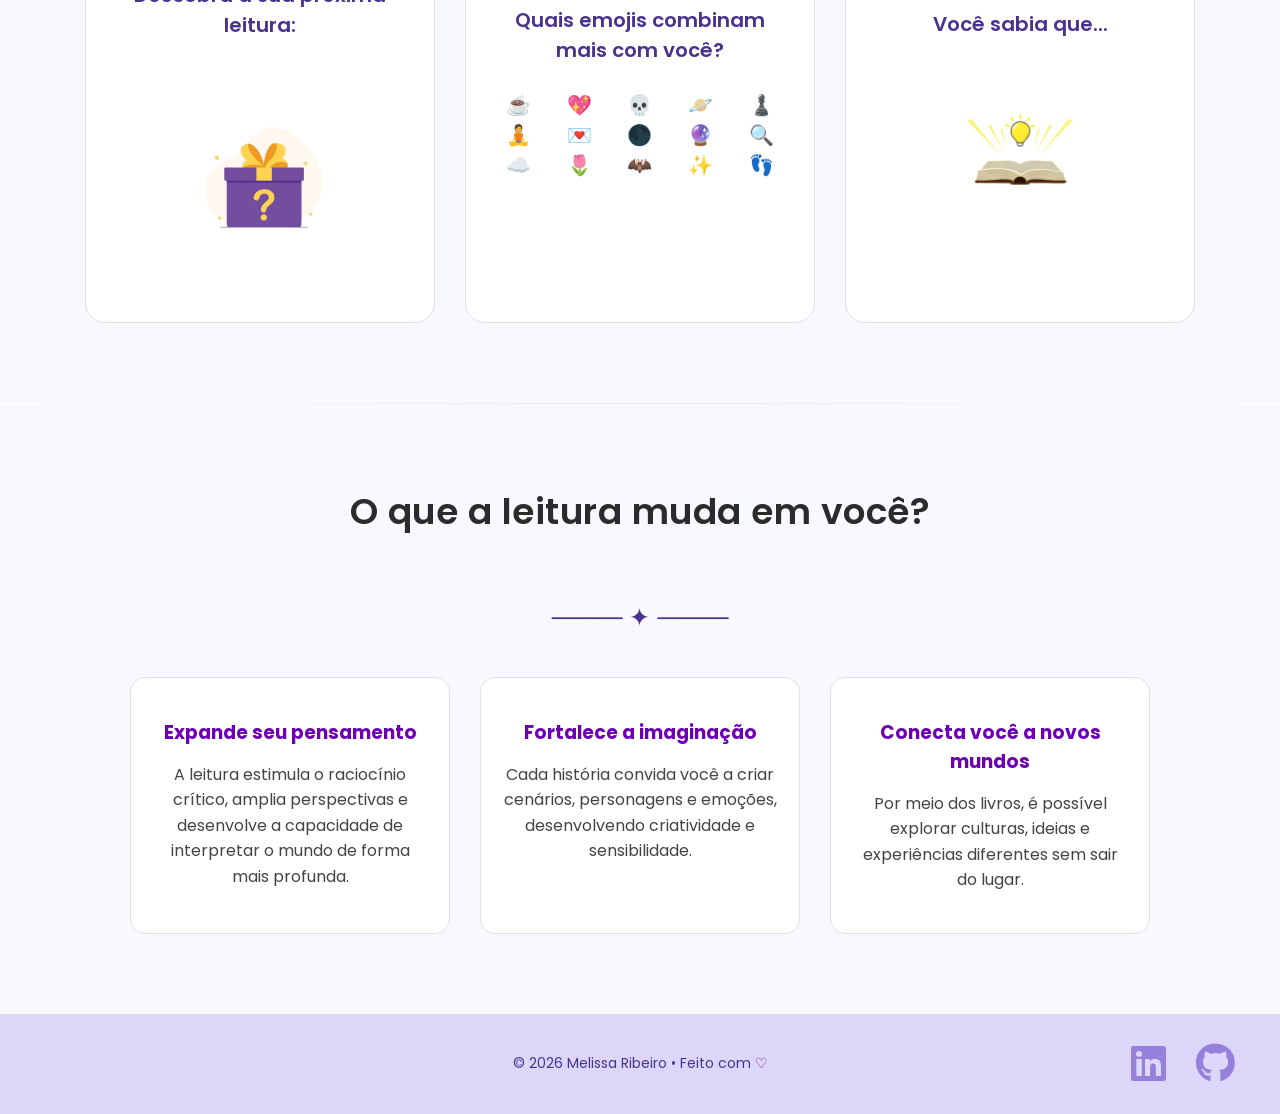
==== commit f648f731: "Ajustando footer" ====
--- a/public/index.html
+++ b/public/index.html
@@ -7,6 +7,7 @@
     <link rel="stylesheet" href="./css/index.css">
     <title>Biblioteca Pessoal - Página Inicial</title>
     <link href="https://fonts.googleapis.com/css2?family=Poppins:wght@400;600&display=swap" rel="stylesheet">
+    <link rel="stylesheet" href="https://cdnjs.cloudflare.com/ajax/libs/font-awesome/6.4.0/css/all.min.css">
 
 
 </head>
@@ -28,8 +29,8 @@
             </a>
 
             <a href="#interacao" class="sobreNos">
-                    <span>Divirta-se</span>
-                </a>
+                <span>Divirta-se</span>
+            </a>
 
             <div class="leitura">
                 <a href="#Beneficios" class="Beneficios2">
@@ -207,10 +208,17 @@
     </section>
 
 
-
-
-    <footer>
-        <p>© 2026 Melissa Ribeiro • Feito com <span style="color: rgb(124, 12, 123);">♡</span></p>
+    <footer class="meu-footer">
+        <p class="texto-footer">© 2026 Melissa Ribeiro • Feito com <span style="color: rgb(124, 12, 123);">♡</span></p>
+
+        <div class="footer-icones">
+            <a href="https://www.linkedin.com/in/melissa-ribeiro-27784a272/" target="_blank" title="Meu LinkedIn">
+                <i class="fab fa-linkedin"></i>
+            </a>
+            <a href="https://github.com/melissa-ribeiro" target="_blank" title="Meu GitHub">
+                <i class="fab fa-github"></i>
+            </a>
+        </div>
     </footer>
 </body>
 
--- a/public/css/index.css
+++ b/public/css/index.css
@@ -35,10 +35,10 @@
 .menuDireita {
     display: flex;
     align-items: center;
-    gap: 80px; 
-}
-
-.menuDireita a{
+    gap: 80px;
+}
+
+.menuDireita a {
     text-decoration: none;
 }
 
@@ -59,7 +59,7 @@
 .leitura {
     display: flex;
     align-items: center;
-    gap: 100px; 
+    gap: 100px;
 }
 
 .Beneficios2:hover {
@@ -69,7 +69,7 @@
 
 
 .header {
-    background-color: #A396E9; 
+    background-color: #A396E9;
     padding: 10px 50px;
     display: flex;
     justify-content: space-between;
@@ -93,6 +93,7 @@
     cursor: pointer;
     transition: background-color 0.3s;
 }
+
 #btnLogin:hover {
     background-color: #6E5CD6;
     transform: translateY(-2px);
@@ -111,17 +112,17 @@
     background-position: center;
     display: flex;
     align-items: center;
-    justify-content: flex-start; 
+    justify-content: flex-start;
     position: relative;
     overflow: hidden;
     margin-bottom: 0;
     padding-bottom: 0;
-    
+
 }
 
 .conteudo {
     max-width: 500px;
-    margin-left: 10%; 
+    margin-left: 10%;
     display: flex;
     flex-direction: column;
     align-items: center;
@@ -188,12 +189,13 @@
 
     width: 400px;
 }
+
 .aspas {
     color: #6c63ff;
     font-size: 40px;
     font-weight: bold;
 
-  
+
     left: -25px;
     top: -10px;
 
@@ -210,8 +212,8 @@
     margin-top: -10px;
     padding: 80px 20px;
     text-align: center;
-    background-color: #F8F9FF; 
-  
+    background-color: #F8F9FF;
+
 }
 
 .motivos h2 {
@@ -239,20 +241,23 @@
     justify-content: center;
     padding: 80px 20px;
     background-color: #F8F9FF;
-    margin-top: -2px; 
+    margin-top: -2px;
 }
 
 /* CONTAINER DOS 3 CARDS */
 .interacao .cards {
     display: flex;
     justify-content: center;
-    align-items: stretch;  /*MESMA ALTURA*/
+    align-items: stretch;
+    /*MESMA ALTURA*/
     gap: 30px;
     max-width: 1200px;
 }
 
 /*(misteriousbook, mood, fact) */
-#misteriousbook, #mood, #fact {
+#misteriousbook,
+#mood,
+#fact {
     background-color: #fff;
     border: 1px solid #E0E0E0;
     border-radius: 20px;
@@ -266,33 +271,39 @@
     justify-content: center;
     text-align: center;
     transition: all 0.4s ease;
-    cursor: default; 
+    cursor: default;
 }
 
 /* EFEITO HOVER CARDS */
-#misteriousbook:hover, #mood:hover, #fact:hover {
+#misteriousbook:hover,
+#mood:hover,
+#fact:hover {
     border-color: #8B78E6;
     box-shadow: 0 10px 30px rgba(139, 120, 230, 0.15);
     transform: translateY(-8px);
 }
 
 /* TÍTULOS DOS CARDS */
-#misteriousbook span, #mood span, #fact span {
+#misteriousbook span,
+#mood span,
+#fact span {
     margin-bottom: 25px;
     color: #4A338E;
     font-weight: 600;
     font-size: 20px;
     display: block;
 }
+
 /*IMAGEM DO PRESENTE*/
 #presente {
     width: 180px;
     cursor: pointer;
     transition: 0.4s;
 }
+
 #presente:hover {
     filter: drop-shadow(0 0 10px #9f4dcb);
-    transform: scale(1.1) rotate(5deg); 
+    transform: scale(1.1) rotate(5deg);
 }
 
 .misteriousbook span {
@@ -304,8 +315,8 @@
 
 /*MENSAGEM DO LIVRO MISTERIOSO*/
 #book {
-    display: none; 
-    width: 100%;   
+    display: none;
+    width: 100%;
     text-align: center;
     animation: aparecerSuave 0.6s ease;
 }
@@ -333,8 +344,9 @@
     cursor: pointer;
     transition: filter 0.3s ease, transform 0.3s ease;
 }
+
 .lamp img:hover {
-    filter: drop-shadow(0 0 10px #FFD700); 
+    filter: drop-shadow(0 0 10px #FFD700);
     transform: rotate(5deg);
 }
 
@@ -360,7 +372,7 @@
 .Beneficios {
     padding: 80px 20px;
     text-align: center;
-    background-color: #F8F9FF; 
+    background-color: #F8F9FF;
 }
 
 
@@ -389,22 +401,26 @@
     flex-wrap: wrap;
 }
 
-.card1, .card2, .card3 {
-    background-color: #fff; 
+.card1,
+.card2,
+.card3 {
+    background-color: #fff;
     border: 1px solid #E0E0E0;
     padding: 40px 20px;
     border-radius: 15px;
     width: 320px;
-    box-shadow: none; 
+    box-shadow: none;
     transition: transform 0.3s ease, box-shadow 0.3s ease;
     cursor: pointer;
 }
 
 
 /*EFEITO HOVER*/
-.card1:hover, .card2:hover, .card3:hover {
+.card1:hover,
+.card2:hover,
+.card3:hover {
     transform: translateY(-10px) scale(1.03);
-    box-shadow: 0 12px 30px rgba(0,0,0,0.15);
+    box-shadow: 0 12px 30px rgba(0, 0, 0, 0.15);
 }
 
 .card1 h3,
@@ -421,11 +437,39 @@
     line-height: 1.6;
 }
 
-/*footer*/
-footer {
+/* CONTAINER DO FOOTER */
+.meu-footer {
     background-color: #dcd7f8;
-    text-align: center;
-    padding: 15px;
+    color: #4A338E;
     font-size: 14px;
-    color: #4A338E;
+    min-height: 100px;
+    position: relative;
+    display: flex;
+    justify-content: center;
+    align-items: center;
+    width: 100%;
+    margin: 0;
+    padding: 0;
+}
+
+
+/* CAIXA DOS ÍCONES*/
+.footer-icones {
+    position: absolute;
+    right: 45px;
+    display: flex;
+    align-items: center;
+}
+
+.footer-icones a {
+    color: #9581dc;
+    font-size: 40px;
+    margin-left: 30px;
+    text-decoration: none;
+    transition: color 0.3s, transform 0.3s;
+}
+
+.footer-icones a:hover {
+    color: #4A338E;
+    transform: translateY(-1px) scale(1.1);
 }
